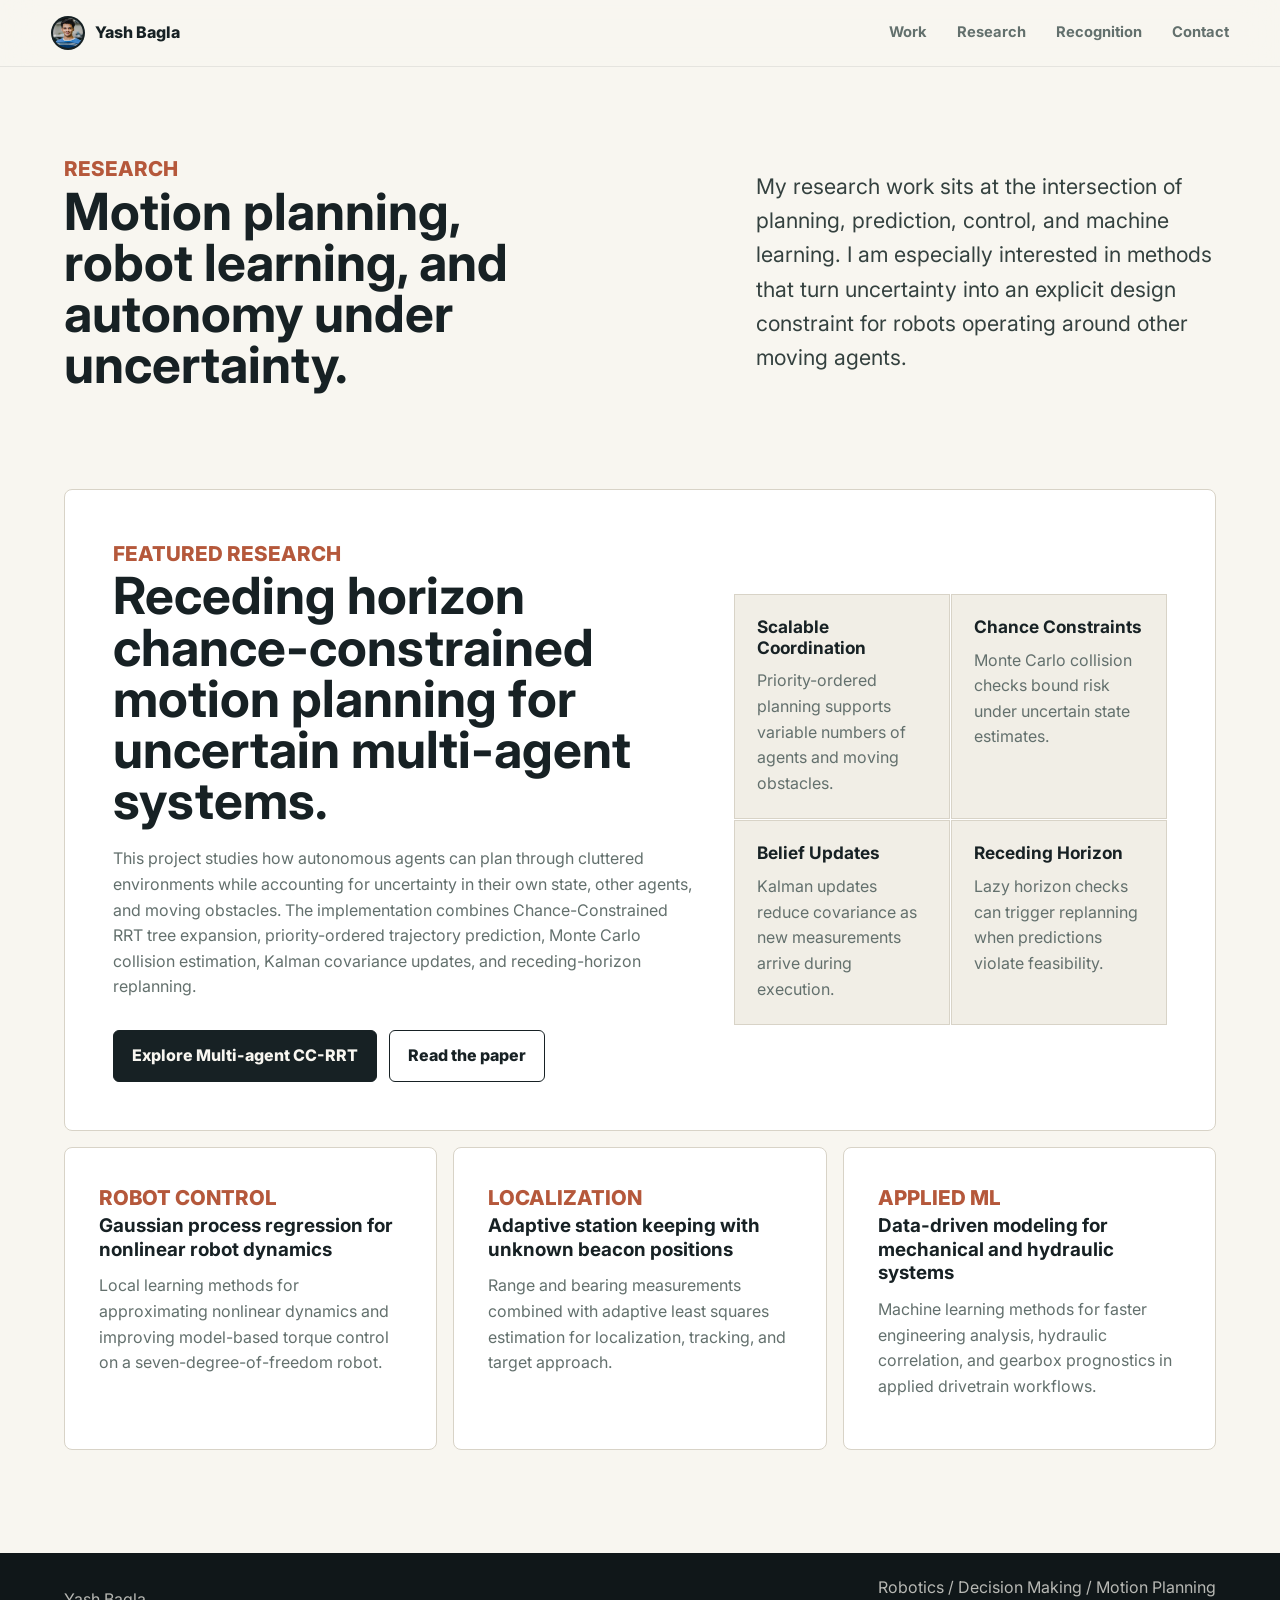
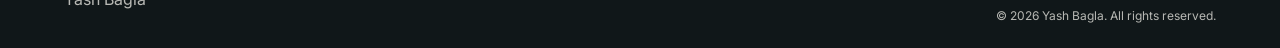
==== research/index.html @ 038ef649 "Add research navigation and project links" ====
<!doctype html>
<html lang="en">
  <head>
    <meta charset="utf-8" />
    <meta name="viewport" content="width=device-width, initial-scale=1" />
    <title>Research | Yash Bagla</title>
    <meta
      name="description"
      content="Research by Yash Bagla in multi-agent motion planning, chance-constrained robotics, robot control, and applied machine learning."
    />
    <link rel="canonical" href="https://yashbagla321.github.io/research/" />
    <link rel="icon" href="../favicon.ico" sizes="any" />
    <link rel="icon" type="image/png" href="../images/favicon-32.png" />
    <link rel="apple-touch-icon" href="../images/apple-touch-icon.png" />
    <link rel="preconnect" href="https://fonts.googleapis.com" />
    <link rel="preconnect" href="https://fonts.gstatic.com" crossorigin />
    <link
      href="https://fonts.googleapis.com/css2?family=Inter:wght@400;500;600;700;800&display=swap"
      rel="stylesheet"
    />
    <link rel="stylesheet" href="../styles.css" />
  </head>
  <body>
    <header class="site-header">
      <a class="brand" href="../" aria-label="Yash Bagla home">
        <span class="brand-photo headshot-photo" data-fallback="YB">
          <span class="headshot-flipper" aria-hidden="true">
            <img class="headshot-a" src="../images/headshot.png" alt="" width="34" height="34" />
            <img class="headshot-b" src="../images/headshot-robot.png" alt="" width="34" height="34" />
          </span>
        </span>
        <span>Yash Bagla</span>
      </a>
      <nav aria-label="Primary navigation">
        <a href="../#work">Work</a>
        <a href="./">Research</a>
        <a href="../#recognition">Recognition</a>
        <a href="../#contact">Contact</a>
      </nav>
    </header>

    <main>
      <section class="page-hero research-page-hero">
        <div>
          <div class="section-kicker">Research</div>
          <h1>Motion planning, robot learning, and autonomy under uncertainty.</h1>
        </div>
        <p class="lead">
          My research work sits at the intersection of planning, prediction, control, and machine
          learning. I am especially interested in methods that turn uncertainty into an explicit
          design constraint for robots operating around other moving agents.
        </p>
      </section>

      <section class="research-overview">
        <article class="research-feature">
          <div>
            <span class="tag">Featured Research</span>
            <h2>Receding horizon chance-constrained motion planning for uncertain multi-agent systems.</h2>
            <p>
              This project studies how autonomous agents can plan through cluttered environments while
              accounting for uncertainty in their own state, other agents, and moving obstacles. The
              implementation combines Chance-Constrained RRT tree expansion, priority-ordered
              trajectory prediction, Monte Carlo collision estimation, Kalman covariance updates,
              and receding-horizon replanning.
            </p>
            <div class="hero-actions">
              <a class="button primary" href="multi-agent-ccrrt/">Explore Multi-agent CC-RRT</a>
              <a class="button secondary" href="https://doi.org/10.1115/DSCC2019-9237">Read the paper</a>
            </div>
          </div>
          <div class="research-highlight-grid" aria-label="Multi-agent CC-RRT technical highlights">
            <div>
              <strong>Scalable Coordination</strong>
              <span>Priority-ordered planning supports variable numbers of agents and moving obstacles.</span>
            </div>
            <div>
              <strong>Chance Constraints</strong>
              <span>Monte Carlo collision checks bound risk under uncertain state estimates.</span>
            </div>
            <div>
              <strong>Belief Updates</strong>
              <span>Kalman updates reduce covariance as new measurements arrive during execution.</span>
            </div>
            <div>
              <strong>Receding Horizon</strong>
              <span>Lazy horizon checks can trigger replanning when predictions violate feasibility.</span>
            </div>
          </div>
        </article>

        <div class="research-card-grid">
          <article class="research-card">
            <span class="tag">Robot Control</span>
            <h3>Gaussian process regression for nonlinear robot dynamics</h3>
            <p>
              Local learning methods for approximating nonlinear dynamics and improving model-based
              torque control on a seven-degree-of-freedom robot.
            </p>
          </article>
          <article class="research-card">
            <span class="tag">Localization</span>
            <h3>Adaptive station keeping with unknown beacon positions</h3>
            <p>
              Range and bearing measurements combined with adaptive least squares estimation for
              localization, tracking, and target approach.
            </p>
          </article>
          <article class="research-card">
            <span class="tag">Applied ML</span>
            <h3>Data-driven modeling for mechanical and hydraulic systems</h3>
            <p>
              Machine learning methods for faster engineering analysis, hydraulic correlation, and
              gearbox prognostics in applied drivetrain workflows.
            </p>
          </article>
        </div>
      </section>
    </main>

    <footer>
      <span>Yash Bagla</span>
      <div class="footer-meta">
        <span>Robotics / Decision Making / Motion Planning</span>
        <span class="footer-copy">© 2026 Yash Bagla. All rights reserved.</span>
      </div>
    </footer>
  </body>
</html>
---- styles.css ----
:root {
  --ink: #172124;
  --muted: #63706d;
  --paper: #f8f6f0;
  --surface: #ffffff;
  --line: #d8d3c7;
  --teal: #0c6b63;
  --blue: #245f9f;
  --rust: #b5583b;
  --gold: #c99328;
  --shadow: 0 20px 60px rgba(22, 30, 33, 0.12);
}

* {
  box-sizing: border-box;
}

html {
  scroll-behavior: smooth;
}

body {
  margin: 0;
  background: var(--paper);
  color: var(--ink);
  font-family: Inter, system-ui, -apple-system, BlinkMacSystemFont, "Segoe UI", sans-serif;
  line-height: 1.6;
}

a {
  color: inherit;
  text-decoration: none;
}

.site-header {
  align-items: center;
  backdrop-filter: blur(18px);
  background: rgba(248, 246, 240, 0.88);
  border-bottom: 1px solid rgba(23, 33, 36, 0.08);
  display: flex;
  justify-content: space-between;
  left: 0;
  padding: 16px clamp(20px, 4vw, 58px);
  position: sticky;
  right: 0;
  top: 0;
  z-index: 10;
}

.brand {
  align-items: center;
  display: inline-flex;
  font-weight: 800;
  gap: 10px;
}

.brand-photo,
.hero-photo {
  align-items: center;
  background: var(--ink);
  border-radius: 50%;
  color: var(--paper);
  display: inline-flex;
  flex-shrink: 0;
  justify-content: center;
  overflow: hidden;
  position: relative;
}

.headshot-photo {
  perspective: 1000px;
}

.headshot-flipper {
  display: block;
  height: 100%;
  position: relative;
  transform-style: preserve-3d;
  width: 100%;
  animation: headshot-coin-flip 9s ease-in-out infinite;
}

.brand-photo {
  border: 2px solid rgba(23, 33, 36, 0.08);
  font-size: 0.72rem;
  font-weight: 800;
  height: 34px;
  width: 34px;
}

.brand-photo::before,
.hero-photo::before {
  content: attr(data-fallback);
  font-weight: 800;
  position: absolute;
}

.headshot-photo img {
  backface-visibility: hidden;
  display: block;
  height: 100%;
  inset: 0;
  object-fit: cover;
  position: absolute;
  width: 100%;
  z-index: 1;
}

.headshot-photo .headshot-a {
  object-position: center 18%;
}

.headshot-photo .headshot-b {
  object-position: center 22%;
  transform: rotateY(180deg);
}

@keyframes headshot-coin-flip {
  0%,
  38% {
    transform: rotateY(0deg);
  }

  50%,
  88% {
    transform: rotateY(180deg);
  }

  100% {
    transform: rotateY(360deg);
  }
}

.brand-photo.is-fallback .headshot-flipper,
.hero-photo.is-fallback .headshot-flipper {
  display: none;
}

@media (prefers-reduced-motion: reduce) {
  .headshot-flipper {
    animation: none;
    transform: none;
  }

  .headshot-photo .headshot-b {
    display: none;
  }
}

.hero-photo {
  border: 3px solid var(--line);
  box-shadow: var(--shadow);
  font-size: 5.46rem;
  height: clamp(273px, 39vw, 351px);
  width: clamp(273px, 39vw, 351px);
}

nav {
  align-items: center;
  display: flex;
  gap: clamp(14px, 2.5vw, 30px);
}

nav a,
.nav-menu summary {
  color: var(--muted);
  cursor: pointer;
  font-size: 0.92rem;
  font-weight: 700;
  list-style: none;
}

nav a:hover,
.nav-menu summary:hover,
.nav-menu[open] summary {
  color: var(--teal);
}

.nav-menu {
  position: relative;
}

.nav-menu summary::-webkit-details-marker {
  display: none;
}

.nav-dropdown {
  background: var(--surface);
  border: 1px solid var(--line);
  border-radius: 8px;
  box-shadow: var(--shadow);
  display: grid;
  gap: 2px;
  min-width: 150px;
  padding: 8px;
  position: absolute;
  right: 0;
  top: calc(100% + 12px);
  z-index: 30;
}

.nav-dropdown a {
  border-radius: 6px;
  padding: 8px 10px;
}

.nav-dropdown a:hover {
  background: #f1eee6;
}

.hero {
  display: grid;
  gap: clamp(28px, 5vw, 48px);
  grid-template-columns: minmax(0, 1fr) minmax(340px, 0.92fr);
  grid-template-areas:
    "intro intro"
    "copy visual";
  min-height: calc(100vh - 68px);
  padding: clamp(42px, 7vw, 92px) clamp(20px, 5vw, 76px) 42px;
}

.hero-intro {
  align-items: center;
  display: flex;
  gap: clamp(18px, 3vw, 28px);
  grid-area: intro;
}

.hero-identity {
  min-width: 0;
}

.hero-identity .eyebrow {
  font-size: clamp(1.2rem, 2.2vw, 1.5rem);
  margin: 0;
}

.hero-intro-actions {
  display: flex;
  flex-wrap: wrap;
  gap: 12px;
  margin-top: 20px;
}

.hero-greeting {
  font-size: clamp(1.8rem, 4.5vw, 3.4rem);
  font-weight: 500;
  line-height: 1.05;
  margin: 0 0 10px;
}

.hero-name {
  color: var(--ink);
  display: inline-block;
  font-weight: 800;
}

.hero-copy {
  align-self: center;
  grid-area: copy;
  max-width: 780px;
}

.eyebrow,
.section-kicker,
.tag {
  color: var(--rust);
  font-size: clamp(1.15rem, 1.6vw, 1.4rem);
  font-weight: 800;
  letter-spacing: 0;
  text-transform: uppercase;
}

h1,
h2,
h3,
p {
  margin-top: 0;
}

h1 {
  font-size: clamp(2.5rem, 5.5vw, 4.8rem);
  letter-spacing: 0;
  line-height: 0.98;
  margin-bottom: 28px;
  max-width: 14ch;
}

h2 {
  font-size: clamp(2rem, 4vw, 4.35rem);
  letter-spacing: 0;
  line-height: 1;
  margin-bottom: 20px;
}

h3 {
  font-size: 1.18rem;
  line-height: 1.25;
  margin-bottom: 12px;
}

.lead {
  color: #34413f;
  font-size: clamp(1.05rem, 1.7vw, 1.34rem);
  max-width: 720px;
}

.hero-actions {
  display: flex;
  flex-wrap: wrap;
  gap: 12px;
  margin-top: 30px;
}

.button {
  align-items: center;
  border: 1px solid var(--ink);
  border-radius: 6px;
  display: inline-flex;
  font-weight: 800;
  min-height: 48px;
  padding: 12px 18px;
}

.button.primary {
  background: var(--ink);
  color: var(--paper);
}

.button.secondary {
  background: transparent;
}

.hero-visual {
  align-self: stretch;
  background: #e9e4d7;
  grid-area: visual;
  border: 1px solid var(--line);
  border-radius: 8px;
  box-shadow: var(--shadow);
  min-height: 520px;
  overflow: hidden;
  position: relative;
}

canvas {
  display: block;
  height: 100%;
  width: 100%;
}

.visual-caption {
  bottom: 18px;
  color: rgba(255, 255, 255, 0.92);
  display: flex;
  font-size: 0.78rem;
  font-weight: 800;
  gap: 8px;
  left: 18px;
  position: absolute;
  text-transform: uppercase;
}

.visual-caption span {
  background: rgba(23, 33, 36, 0.7);
  border-radius: 6px;
  padding: 7px 9px;
}

.proof-band {
  background: var(--ink);
  color: var(--paper);
  display: grid;
  gap: 1px;
  grid-template-columns: repeat(4, 1fr);
}

.proof-band div {
  background: rgba(255, 255, 255, 0.04);
  min-height: 150px;
  padding: 28px;
}

.proof-band strong {
  display: block;
  font-size: clamp(1.7rem, 3vw, 3rem);
  line-height: 1;
  margin-bottom: 12px;
}

.proof-band span {
  color: rgba(248, 246, 240, 0.78);
  display: block;
  max-width: 270px;
}

.section {
  padding: clamp(64px, 10vw, 126px) clamp(20px, 5vw, 76px);
}

.two-column {
  display: grid;
  gap: 28px;
  grid-template-columns: 0.3fr 1fr;
}

.two-column p,
.section-intro,
.contact-section p {
  color: var(--muted);
  font-size: 1.08rem;
  max-width: 850px;
}

.case-grid {
  display: grid;
  gap: 1px;
  grid-template-columns: repeat(3, 1fr);
  padding: 0 clamp(20px, 5vw, 76px) clamp(64px, 9vw, 110px);
}

.case-card {
  background: var(--surface);
  border: 1px solid var(--line);
  border-radius: 8px;
  min-height: 420px;
  padding: clamp(24px, 3.4vw, 42px);
}

.case-card p,
.case-card li,
.research-list p,
.recognition-grid p,
.timeline p {
  color: var(--muted);
}

.case-card ul {
  display: grid;
  gap: 10px;
  margin: 26px 0 0;
  padding-left: 18px;
}

.split-band {
  background: #ebe7db;
  display: grid;
  gap: 36px;
  grid-template-columns: 0.88fr 1.12fr;
}

.research-list {
  display: grid;
  gap: 18px;
}

.research-list article {
  border-top: 1px solid var(--line);
  padding-top: 20px;
}

.recognition-section {
  background: var(--surface);
}

.recognition-grid {
  display: grid;
  gap: 16px;
  grid-template-columns: repeat(4, 1fr);
  margin-top: 38px;
}

.recognition-grid article {
  border: 1px solid var(--line);
  border-radius: 8px;
  padding: 24px;
}

.recognition-grid span {
  color: var(--gold);
  display: block;
  font-size: clamp(1.15rem, 1.6vw, 1.4rem);
  font-weight: 800;
  margin-bottom: 28px;
  text-transform: uppercase;
}

.credential-list {
  color: var(--muted);
  display: grid;
  gap: 14px;
  list-style: none;
  margin: 0;
  padding: 0;
}

.credential-list li {
  border-top: 1px solid var(--line);
  font-size: 0.95rem;
  line-height: 1.5;
  padding-top: 14px;
}

.credential-list strong {
  color: var(--ink);
  display: block;
  font-size: 0.78rem;
  font-weight: 800;
  letter-spacing: 0.02em;
  margin-bottom: 4px;
  text-transform: uppercase;
}

.credential-list a {
  color: var(--teal);
  font-weight: 600;
}

.credential-list a:hover {
  color: var(--blue);
}

.inline-link {
  color: var(--teal);
  display: inline-block;
  font-size: 0.92rem;
  font-weight: 700;
  margin-top: 18px;
}

.inline-link:hover {
  color: var(--blue);
}

.page-hero {
  align-items: center;
  display: grid;
  gap: clamp(20px, 4vw, 36px);
  grid-template-columns: minmax(0, 1fr) minmax(320px, 0.7fr);
  padding: clamp(48px, 7vw, 86px) clamp(20px, 5vw, 76px) clamp(28px, 4vw, 44px);
}

.page-hero h1 {
  font-size: clamp(2rem, 4vw, 4.35rem);
  line-height: 1;
  margin-bottom: 0;
  max-width: 14ch;
}

.page-hero .lead {
  align-self: center;
  margin-bottom: 0;
}

.research-page-hero,
.ccrrt-hero {
  background: var(--paper);
}

.research-overview,
.ccrrt-animation-section,
.research-detail-grid {
  padding: clamp(56px, 8vw, 104px) clamp(20px, 5vw, 76px);
}

.page-hero + .research-overview,
.page-hero + .research-detail-grid {
  padding-top: clamp(28px, 5vw, 54px);
}

.research-feature {
  background: var(--surface);
  border: 1px solid var(--line);
  border-radius: 8px;
  display: grid;
  gap: 36px;
  grid-template-columns: minmax(0, 1.15fr) minmax(280px, 0.85fr);
  padding: clamp(28px, 4vw, 48px);
}

.research-feature p,
.research-card p,
.research-detail-grid p,
.animation-header p {
  color: var(--muted);
}

.research-highlight-grid {
  align-self: center;
  display: grid;
  gap: 1px;
  grid-template-columns: repeat(2, 1fr);
}

.research-highlight-grid div {
  background: #f1eee6;
  border: 1px solid var(--line);
  min-height: 150px;
  padding: 22px;
}

.research-highlight-grid strong {
  display: block;
  font-size: 1.08rem;
  line-height: 1.2;
  margin-bottom: 10px;
}

.research-highlight-grid span {
  color: var(--muted);
}

.research-card-grid,
.research-detail-grid {
  display: grid;
  gap: 16px;
  grid-template-columns: repeat(3, 1fr);
}

.research-card-grid {
  margin-top: 16px;
}

.research-card,
.research-detail-grid article {
  background: var(--surface);
  border: 1px solid var(--line);
  border-radius: 8px;
  padding: clamp(24px, 3vw, 34px);
}

.research-detail-grid {
  grid-template-columns: repeat(2, 1fr);
}

.animation-header {
  display: grid;
  gap: 24px;
  grid-template-columns: minmax(0, 0.95fr) minmax(300px, 0.75fr);
  margin-bottom: 28px;
}

.ccrrt-animation-section {
  background: #ebe7db;
}

.ccrrt-replay {
  display: grid;
  gap: 16px;
  grid-template-columns: minmax(0, 1fr) 260px;
}

.ccrrt-canvas-wrap {
  background: var(--surface);
  border: 1px solid var(--line);
  border-radius: 8px;
  box-shadow: var(--shadow);
  min-height: 540px;
  overflow: hidden;
}

#ccrrtCanvas {
  display: block;
  height: 100%;
  min-height: 540px;
  width: 100%;
}

.ccrrt-panel {
  align-self: start;
  background: var(--surface);
  border: 1px solid var(--line);
  border-radius: 8px;
  display: grid;
  gap: 1px;
  overflow: hidden;
}

.ccrrt-panel div {
  display: grid;
  gap: 4px;
  padding: 16px;
}

.ccrrt-panel span {
  color: var(--muted);
  font-size: 0.78rem;
  font-weight: 800;
  text-transform: uppercase;
}

.ccrrt-panel strong {
  font-size: 1.18rem;
}

.ccrrt-panel .button {
  border-radius: 0;
  justify-content: center;
  width: 100%;
}

.timeline-section {
  background: #f1eee6;
}

.timeline {
  display: grid;
  gap: 0;
  list-style: none;
  margin: 36px 0 0;
  padding: 0;
}

.timeline li {
  border-top: 1px solid var(--line);
  display: grid;
  gap: 24px;
  grid-template-columns: 180px 1fr;
  padding: 28px 0;
}

.timeline span {
  color: var(--blue);
  font-size: 0.84rem;
  font-weight: 800;
  text-transform: uppercase;
}

.contact-section {
  background: var(--ink);
  color: var(--paper);
  display: grid;
  gap: 38px;
  grid-template-columns: 1fr 0.58fr;
  padding: clamp(64px, 10vw, 126px) clamp(20px, 5vw, 76px);
}

.contact-section p {
  color: rgba(248, 246, 240, 0.75);
}

.contact-panel {
  align-self: center;
  background: rgba(255, 255, 255, 0.06);
  border: 1px solid rgba(255, 255, 255, 0.12);
  border-radius: 8px;
  display: grid;
}

.contact-panel a {
  border-bottom: 1px solid rgba(255, 255, 255, 0.12);
  font-weight: 800;
  overflow-wrap: anywhere;
  padding: 18px 20px;
}

.contact-panel a:last-child {
  border-bottom: 0;
}

.contact-panel a:hover {
  background: rgba(255, 255, 255, 0.08);
}

footer {
  align-items: center;
  background: #101719;
  color: rgba(248, 246, 240, 0.72);
  display: flex;
  gap: 18px;
  justify-content: space-between;
  padding: 22px clamp(20px, 5vw, 76px);
}

.footer-meta {
  display: grid;
  gap: 6px;
  justify-items: end;
  text-align: right;
}

.footer-copy {
  font-size: 0.75em;
}

.back-to-top {
  align-items: center;
  background: var(--ink);
  border: 1px solid rgba(248, 246, 240, 0.14);
  border-radius: 50%;
  bottom: clamp(20px, 4vw, 28px);
  box-shadow: var(--shadow);
  color: var(--paper);
  display: inline-flex;
  height: 48px;
  justify-content: center;
  opacity: 0;
  pointer-events: none;
  position: fixed;
  right: clamp(20px, 4vw, 28px);
  transition:
    opacity 0.25s ease,
    transform 0.25s ease,
    visibility 0.25s ease;
  visibility: hidden;
  width: 48px;
  z-index: 20;
}

.back-to-top.is-visible {
  opacity: 1;
  pointer-events: auto;
  visibility: visible;
}

.back-to-top:hover {
  background: var(--teal);
  transform: translateY(-2px);
}

.back-to-top:focus-visible {
  outline: 2px solid var(--teal);
  outline-offset: 3px;
}

.not-found-page {
  min-height: 100vh;
}

.not-found {
  align-content: center;
  display: grid;
  min-height: 100vh;
  padding: clamp(42px, 7vw, 92px) clamp(20px, 5vw, 76px);
}

.not-found h1 {
  max-width: 12ch;
}

.not-found p:not(.section-kicker) {
  color: var(--muted);
  font-size: 1.12rem;
  max-width: 620px;
}

.not-found .button {
  justify-self: start;
  margin-top: 14px;
}

@media (max-width: 1000px) {
  .hero,
  .split-band,
  .contact-section,
  .page-hero,
  .research-feature,
  .animation-header,
  .ccrrt-replay {
    grid-template-columns: 1fr;
    grid-template-areas: none;
  }

  .hero-intro,
  .hero-copy,
  .hero-visual {
    grid-area: auto;
  }

  .hero {
    min-height: auto;
  }

  h1 {
    max-width: 12ch;
  }

  .proof-band,
  .case-grid,
  .recognition-grid,
  .research-card-grid,
  .research-detail-grid {
    grid-template-columns: repeat(2, 1fr);
  }
}

@media (max-width: 700px) {
  .site-header {
    align-items: flex-start;
    gap: 14px;
  }

  nav {
    flex-wrap: wrap;
    justify-content: flex-end;
  }

  .hero {
    padding-top: 34px;
  }

  .hero-intro {
    align-items: flex-start;
    flex-direction: column;
  }

  .hero-visual {
    min-height: 360px;
  }

  .proof-band,
  .case-grid,
  .recognition-grid,
  .research-card-grid,
  .research-detail-grid,
  .research-highlight-grid,
  .two-column {
    grid-template-columns: 1fr;
  }

  .ccrrt-canvas-wrap,
  #ccrrtCanvas {
    min-height: 380px;
  }

  .case-grid {
    padding-left: 20px;
    padding-right: 20px;
  }

  .timeline li {
    grid-template-columns: 1fr;
  }

  footer {
    align-items: flex-start;
    flex-direction: column;
  }

  .footer-meta {
    align-self: stretch;
    text-align: right;
  }
}

@media (max-width: 460px) {
  .site-header {
    position: static;
  }

  .brand span:last-child {
    display: none;
  }

  nav a {
    font-size: 0.86rem;
  }

  h1 {
    font-size: 2.35rem;
  }

  .button {
    justify-content: center;
    width: 100%;
  }
}
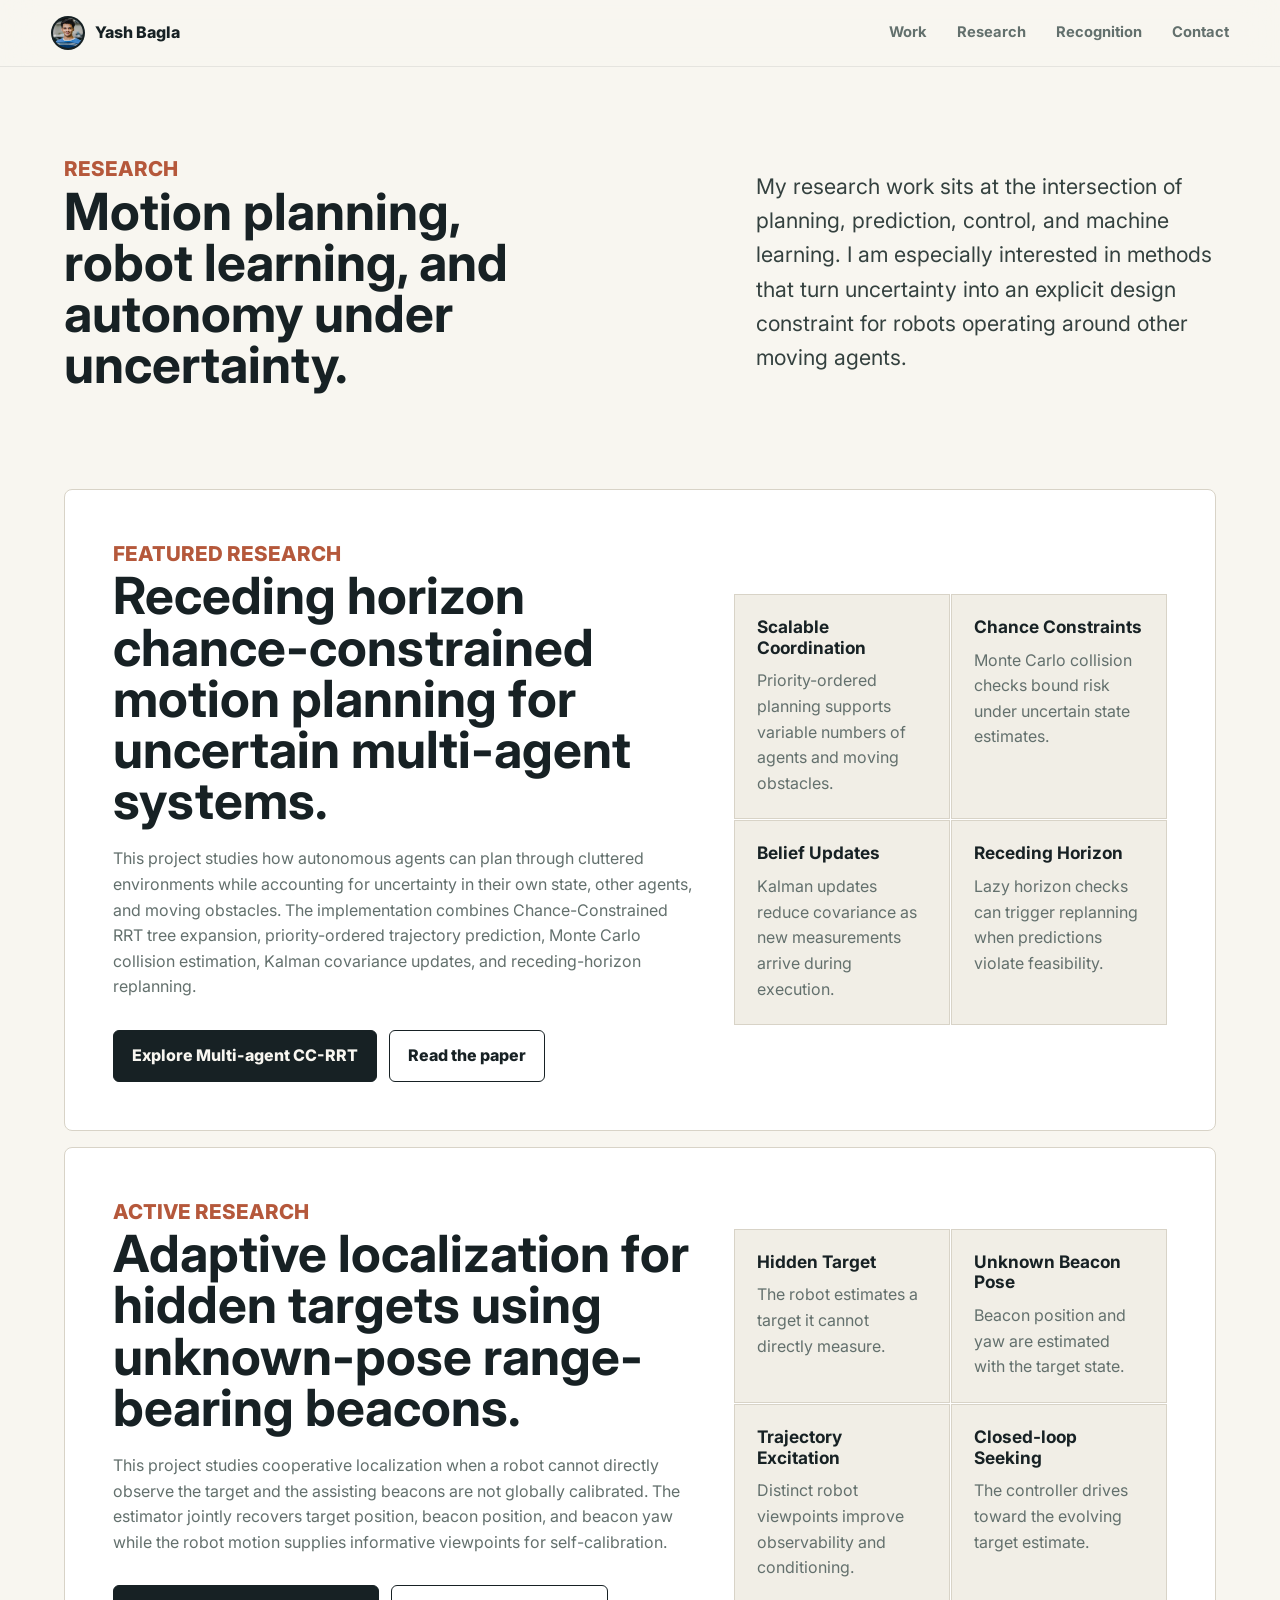
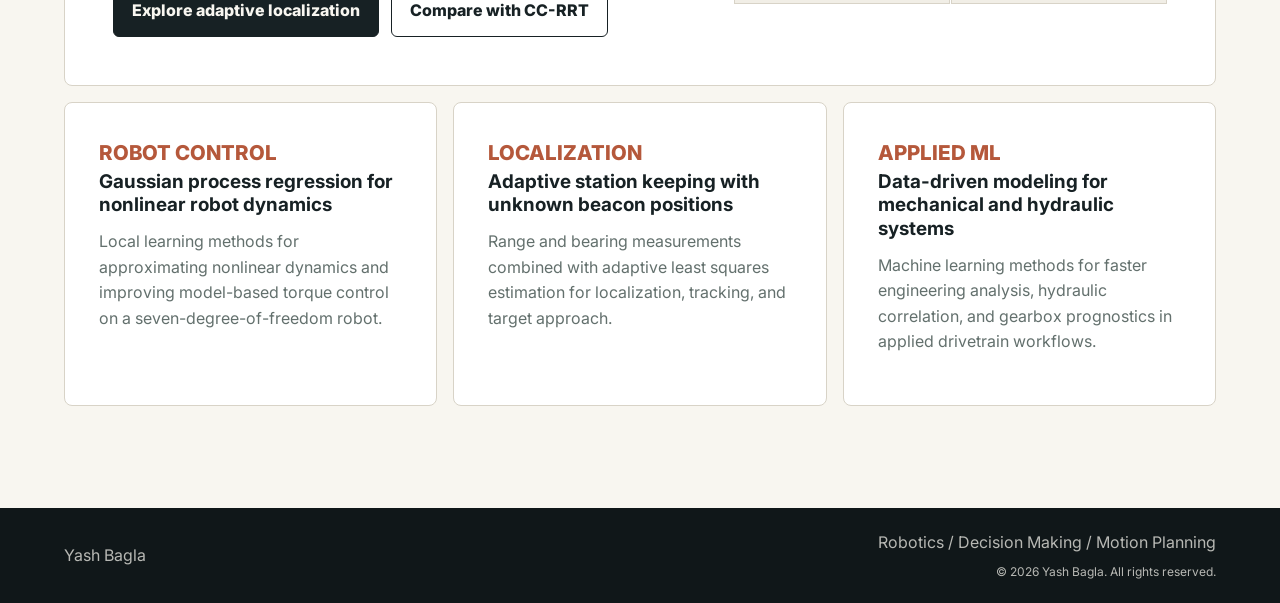
==== commit 5066c879: "Add adaptive localization project section" ====
--- a/research/index.html
+++ b/research/index.html
@@ -89,6 +89,41 @@
           </div>
         </article>
 
+        <article class="research-feature">
+          <div>
+            <span class="tag">Active Research</span>
+            <h2>Adaptive localization for hidden targets using unknown-pose range-bearing beacons.</h2>
+            <p>
+              This project studies cooperative localization when a robot cannot directly observe the
+              target and the assisting beacons are not globally calibrated. The estimator jointly
+              recovers target position, beacon position, and beacon yaw while the robot motion
+              supplies informative viewpoints for self-calibration.
+            </p>
+            <div class="hero-actions">
+              <a class="button primary" href="adaptive-localization/">Explore adaptive localization</a>
+              <a class="button secondary" href="multi-agent-ccrrt/">Compare with CC-RRT</a>
+            </div>
+          </div>
+          <div class="research-highlight-grid" aria-label="Adaptive localization technical highlights">
+            <div>
+              <strong>Hidden Target</strong>
+              <span>The robot estimates a target it cannot directly measure.</span>
+            </div>
+            <div>
+              <strong>Unknown Beacon Pose</strong>
+              <span>Beacon position and yaw are estimated with the target state.</span>
+            </div>
+            <div>
+              <strong>Trajectory Excitation</strong>
+              <span>Distinct robot viewpoints improve observability and conditioning.</span>
+            </div>
+            <div>
+              <strong>Closed-loop Seeking</strong>
+              <span>The controller drives toward the evolving target estimate.</span>
+            </div>
+          </div>
+        </article>
+
         <div class="research-card-grid">
           <article class="research-card">
             <span class="tag">Robot Control</span>
--- a/styles.css
+++ b/styles.css
@@ -621,6 +621,11 @@
   margin-top: 16px;
 }
 
+.research-feature + .research-feature,
+.research-feature + .research-card-grid {
+  margin-top: 16px;
+}
+
 .research-card,
 .research-detail-grid article {
   background: var(--surface);
@@ -659,7 +664,8 @@
   overflow: hidden;
 }
 
-#ccrrtCanvas {
+#ccrrtCanvas,
+#adaptiveCanvas {
   display: block;
   height: 100%;
   min-height: 540px;
@@ -697,6 +703,56 @@
   border-radius: 0;
   justify-content: center;
   width: 100%;
+}
+
+.private-repo-note {
+  color: var(--muted);
+  font-size: 0.92rem;
+  font-weight: 700;
+  margin: 18px 0 0;
+}
+
+.compact-result-list {
+  color: var(--muted);
+  display: grid;
+  gap: 10px;
+  margin: 20px 0 0;
+  padding-left: 18px;
+}
+
+.compact-result-list strong {
+  color: var(--ink);
+}
+
+.result-gallery-section {
+  background: var(--surface);
+  padding: clamp(56px, 8vw, 104px) clamp(20px, 5vw, 76px);
+}
+
+.result-gallery {
+  display: grid;
+  gap: 16px;
+  grid-template-columns: repeat(3, 1fr);
+  margin-top: 28px;
+}
+
+.result-gallery figure {
+  border: 1px solid var(--line);
+  border-radius: 8px;
+  margin: 0;
+  overflow: hidden;
+}
+
+.result-gallery img {
+  background: #fff;
+  display: block;
+  width: 100%;
+}
+
+.result-gallery figcaption {
+  color: var(--muted);
+  font-size: 0.92rem;
+  padding: 14px 16px 16px;
 }
 
 .timeline-section {
@@ -878,6 +934,7 @@
   .proof-band,
   .case-grid,
   .recognition-grid,
+  .result-gallery,
   .research-card-grid,
   .research-detail-grid {
     grid-template-columns: repeat(2, 1fr);
@@ -911,6 +968,7 @@
   .proof-band,
   .case-grid,
   .recognition-grid,
+  .result-gallery,
   .research-card-grid,
   .research-detail-grid,
   .research-highlight-grid,
@@ -919,7 +977,8 @@
   }
 
   .ccrrt-canvas-wrap,
-  #ccrrtCanvas {
+  #ccrrtCanvas,
+  #adaptiveCanvas {
     min-height: 380px;
   }
 
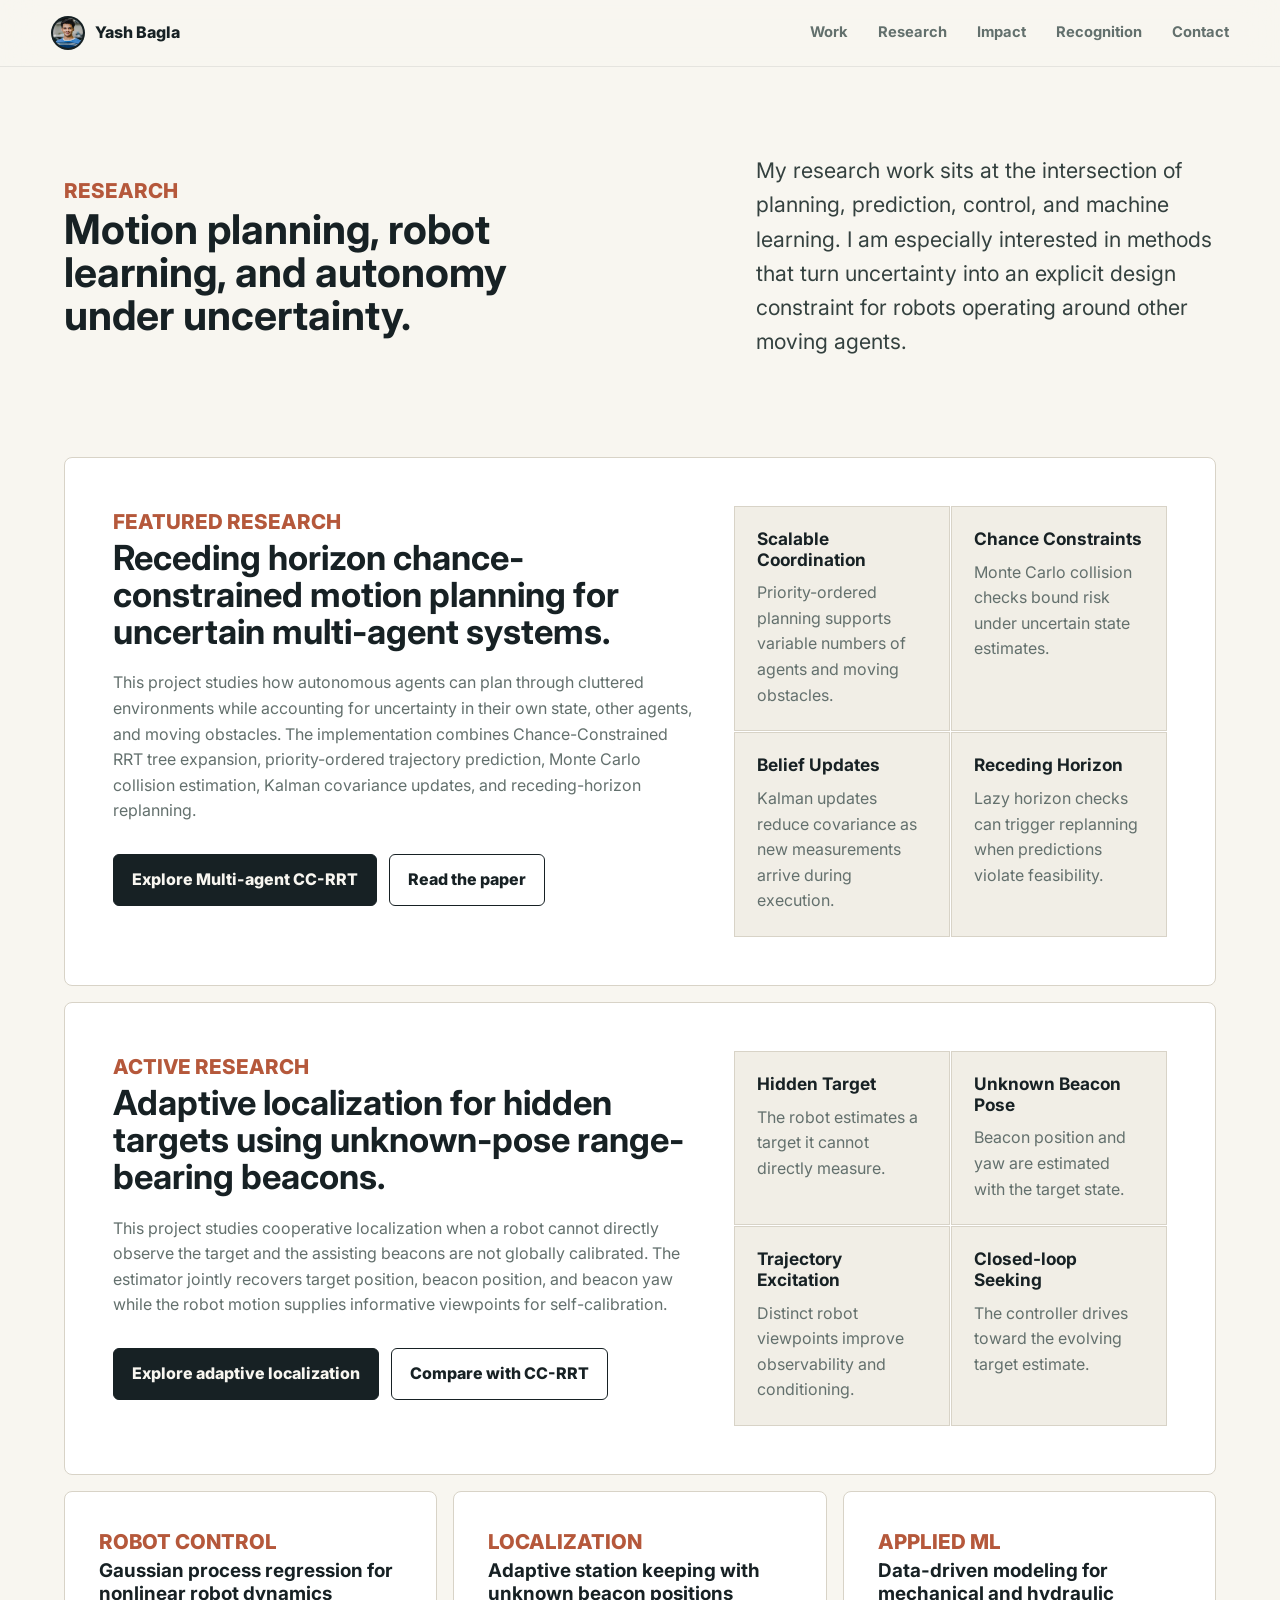
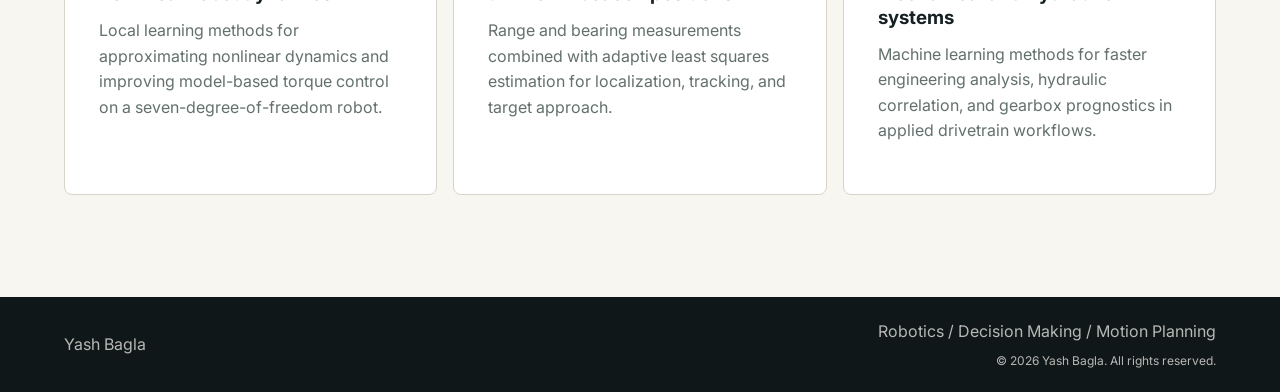
==== commit 579aa6c5: "Add mentoring page and update navigation" ====
--- a/research/index.html
+++ b/research/index.html
@@ -34,6 +34,12 @@
       <nav aria-label="Primary navigation">
         <a href="../#work">Work</a>
         <a href="./">Research</a>
+        <details class="nav-menu">
+          <summary>Impact</summary>
+          <div class="nav-dropdown">
+            <a href="../impact/mentoring/">Mentoring</a>
+          </div>
+        </details>
         <a href="../#recognition">Recognition</a>
         <a href="../#contact">Contact</a>
       </nav>
--- a/styles.css
+++ b/styles.css
@@ -541,10 +541,10 @@
 }
 
 .page-hero h1 {
-  font-size: clamp(2rem, 4vw, 4.35rem);
-  line-height: 1;
+  font-size: clamp(1.9rem, 3.2vw, 3.25rem);
+  line-height: 1.05;
   margin-bottom: 0;
-  max-width: 14ch;
+  max-width: 18ch;
 }
 
 .page-hero .lead {
@@ -583,6 +583,14 @@
 .research-detail-grid p,
 .animation-header p {
   color: var(--muted);
+}
+
+.research-feature h2,
+.research-detail-grid h2,
+.animation-header h2,
+.result-gallery-section h2 {
+  font-size: clamp(1.55rem, 2.7vw, 2.75rem);
+  line-height: 1.08;
 }
 
 .research-highlight-grid {
@@ -753,6 +761,55 @@
   color: var(--muted);
   font-size: 0.92rem;
   padding: 14px 16px 16px;
+}
+
+.impact-proof-band {
+  grid-template-columns: repeat(4, 1fr);
+}
+
+.mentorship-overview {
+  display: grid;
+  gap: 16px;
+}
+
+.mentee-section {
+  background: var(--surface);
+  border: 1px solid var(--line);
+  border-radius: 8px;
+  padding: clamp(24px, 3.6vw, 42px);
+}
+
+.mentee-grid {
+  display: grid;
+  gap: 16px;
+  grid-template-columns: repeat(3, 1fr);
+  margin-top: 26px;
+}
+
+.mentee-grid.two-up {
+  grid-template-columns: repeat(2, 1fr);
+}
+
+.mentee-card {
+  border: 1px solid var(--line);
+  border-radius: 8px;
+  padding: 22px;
+}
+
+.mentee-card p {
+  color: var(--muted);
+  font-weight: 700;
+  margin-bottom: 0;
+}
+
+.mentee-card span {
+  color: var(--muted);
+  display: block;
+  margin-top: 14px;
+}
+
+.mentorship-principles {
+  padding: 0;
 }
 
 .timeline-section {
@@ -935,6 +992,8 @@
   .case-grid,
   .recognition-grid,
   .result-gallery,
+  .mentee-grid,
+  .mentee-grid.two-up,
   .research-card-grid,
   .research-detail-grid {
     grid-template-columns: repeat(2, 1fr);
@@ -969,6 +1028,9 @@
   .case-grid,
   .recognition-grid,
   .result-gallery,
+  .impact-proof-band,
+  .mentee-grid,
+  .mentee-grid.two-up,
   .research-card-grid,
   .research-detail-grid,
   .research-highlight-grid,
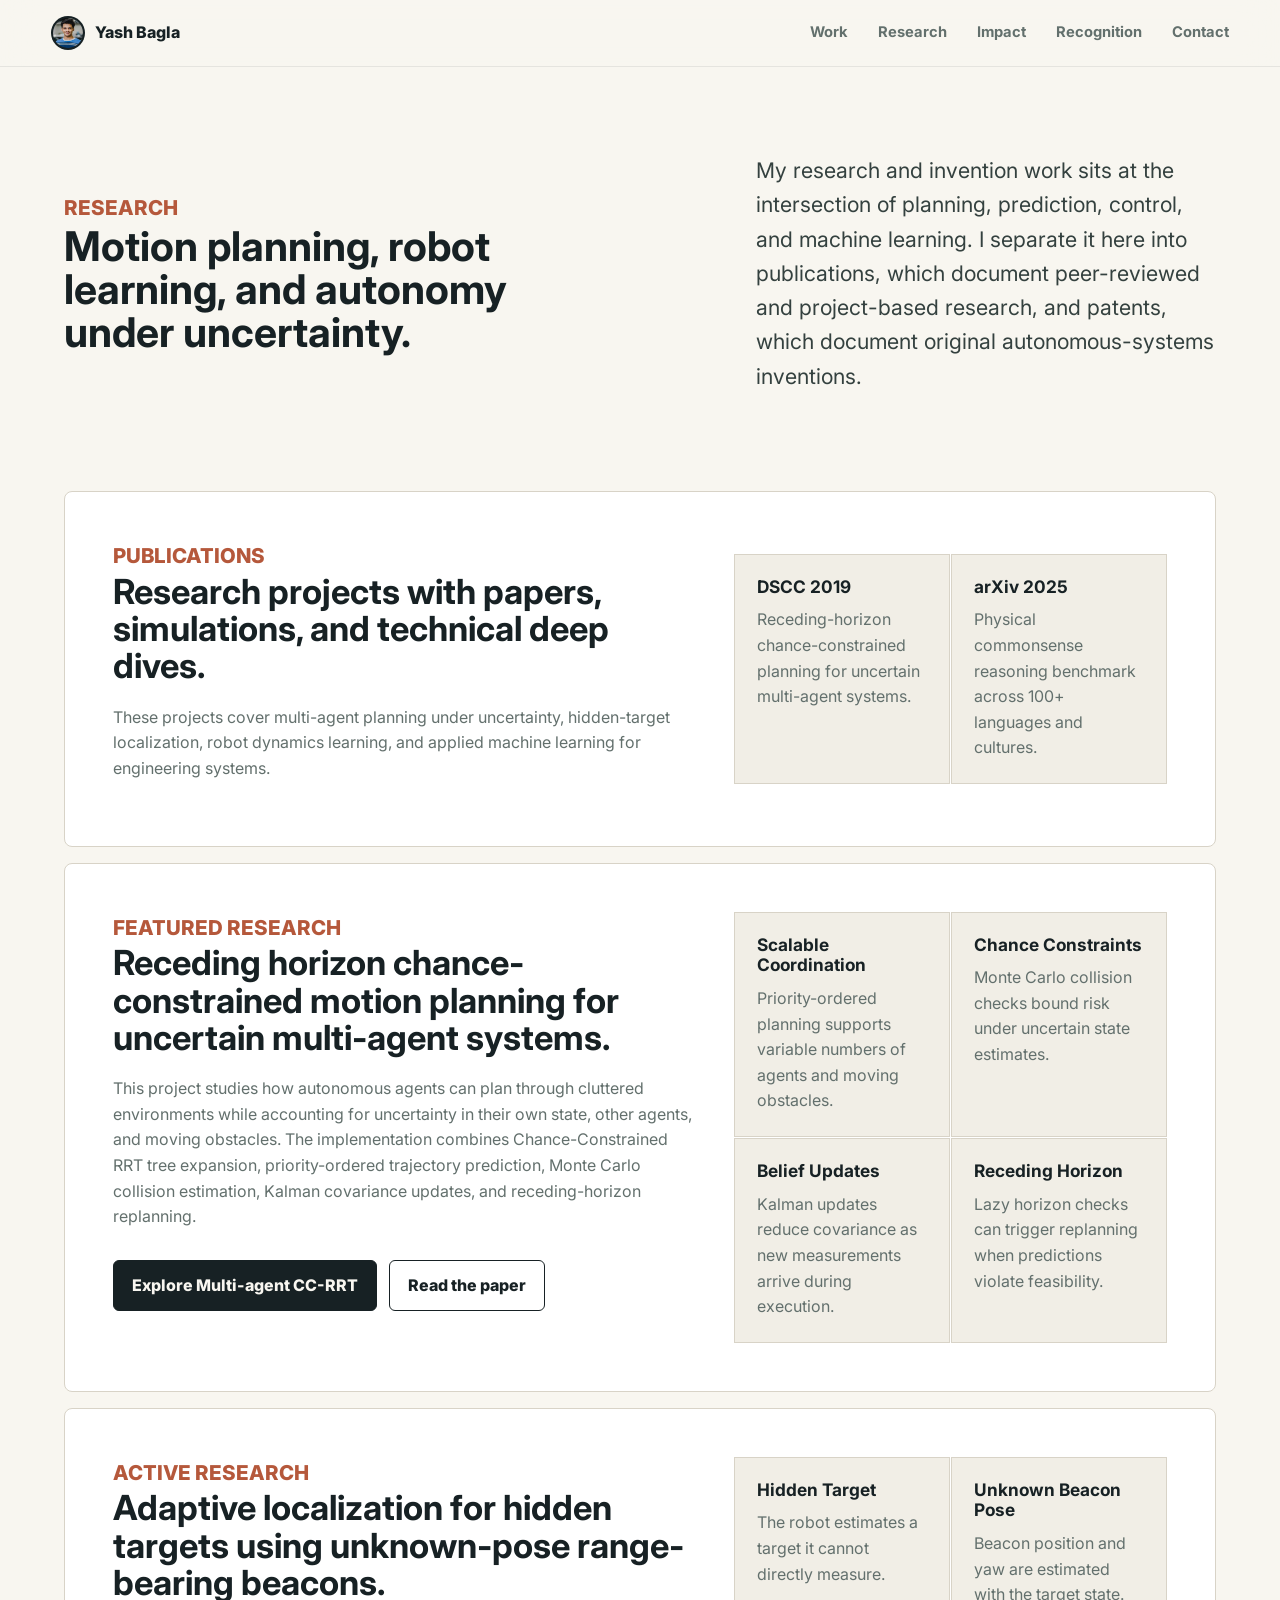
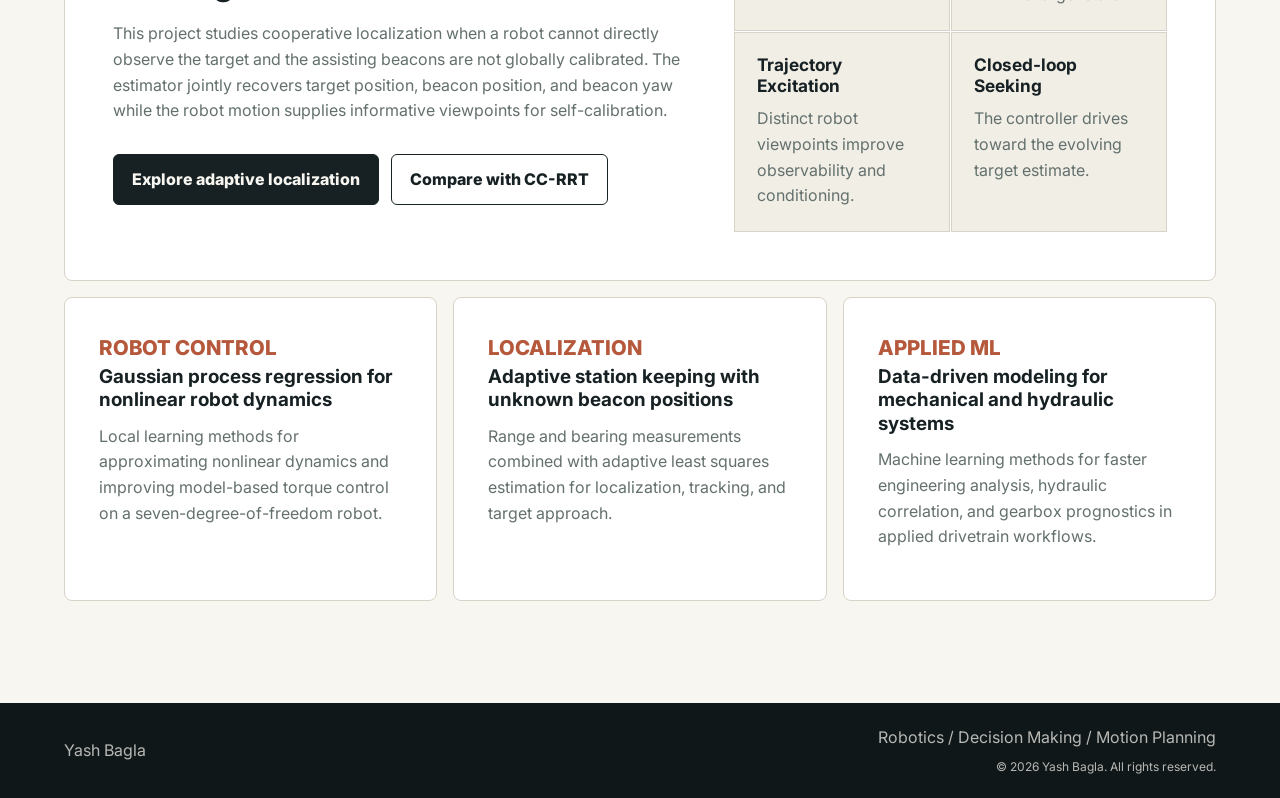
==== commit 79fcc713: "Split research into publications and patents" ====
--- a/research/index.html
+++ b/research/index.html
@@ -33,11 +33,19 @@
       </a>
       <nav aria-label="Primary navigation">
         <a href="../#work">Work</a>
-        <a href="./">Research</a>
+        <details class="nav-menu">
+          <summary>Research</summary>
+          <div class="nav-dropdown">
+            <a href="../#research">Summary</a>
+            <a href="./">Publications</a>
+            <a href="patents/">Patents</a>
+          </div>
+        </details>
         <details class="nav-menu">
           <summary>Impact</summary>
           <div class="nav-dropdown">
             <a href="../impact/mentoring/">Mentoring</a>
+            <a href="../impact/alumni-leadership/">Alumni Leadership</a>
           </div>
         </details>
         <a href="../#recognition">Recognition</a>
@@ -52,13 +60,35 @@
           <h1>Motion planning, robot learning, and autonomy under uncertainty.</h1>
         </div>
         <p class="lead">
-          My research work sits at the intersection of planning, prediction, control, and machine
-          learning. I am especially interested in methods that turn uncertainty into an explicit
-          design constraint for robots operating around other moving agents.
+          My research and invention work sits at the intersection of planning, prediction, control,
+          and machine learning. I separate it here into publications, which document peer-reviewed
+          and project-based research, and patents, which document original autonomous-systems
+          inventions.
         </p>
       </section>
 
       <section class="research-overview">
+        <article class="research-feature" id="publications">
+          <div>
+            <span class="tag">Publications</span>
+            <h2>Research projects with papers, simulations, and technical deep dives.</h2>
+            <p>
+              These projects cover multi-agent planning under uncertainty, hidden-target localization,
+              robot dynamics learning, and applied machine learning for engineering systems.
+            </p>
+          </div>
+          <div class="research-highlight-grid" aria-label="Publication highlights">
+            <div>
+              <strong>DSCC 2019</strong>
+              <span>Receding-horizon chance-constrained planning for uncertain multi-agent systems.</span>
+            </div>
+            <div>
+              <strong>arXiv 2025</strong>
+              <span>Physical commonsense reasoning benchmark across 100+ languages and cultures.</span>
+            </div>
+          </div>
+        </article>
+
         <article class="research-feature">
           <div>
             <span class="tag">Featured Research</span>
@@ -166,5 +196,6 @@
         <span class="footer-copy">© 2026 Yash Bagla. All rights reserved.</span>
       </div>
     </footer>
+    <script src="../nav.js"></script>
   </body>
 </html>
--- a/styles.css
+++ b/styles.css
@@ -588,7 +588,8 @@
 .research-feature h2,
 .research-detail-grid h2,
 .animation-header h2,
-.result-gallery-section h2 {
+.result-gallery-section h2,
+.mentee-section h2 {
   font-size: clamp(1.55rem, 2.7vw, 2.75rem);
   line-height: 1.08;
 }
@@ -616,6 +617,11 @@
 
 .research-highlight-grid span {
   color: var(--muted);
+}
+
+.research-highlight-grid .inventor-name {
+  color: var(--text);
+  font-weight: 600;
 }
 
 .research-card-grid,
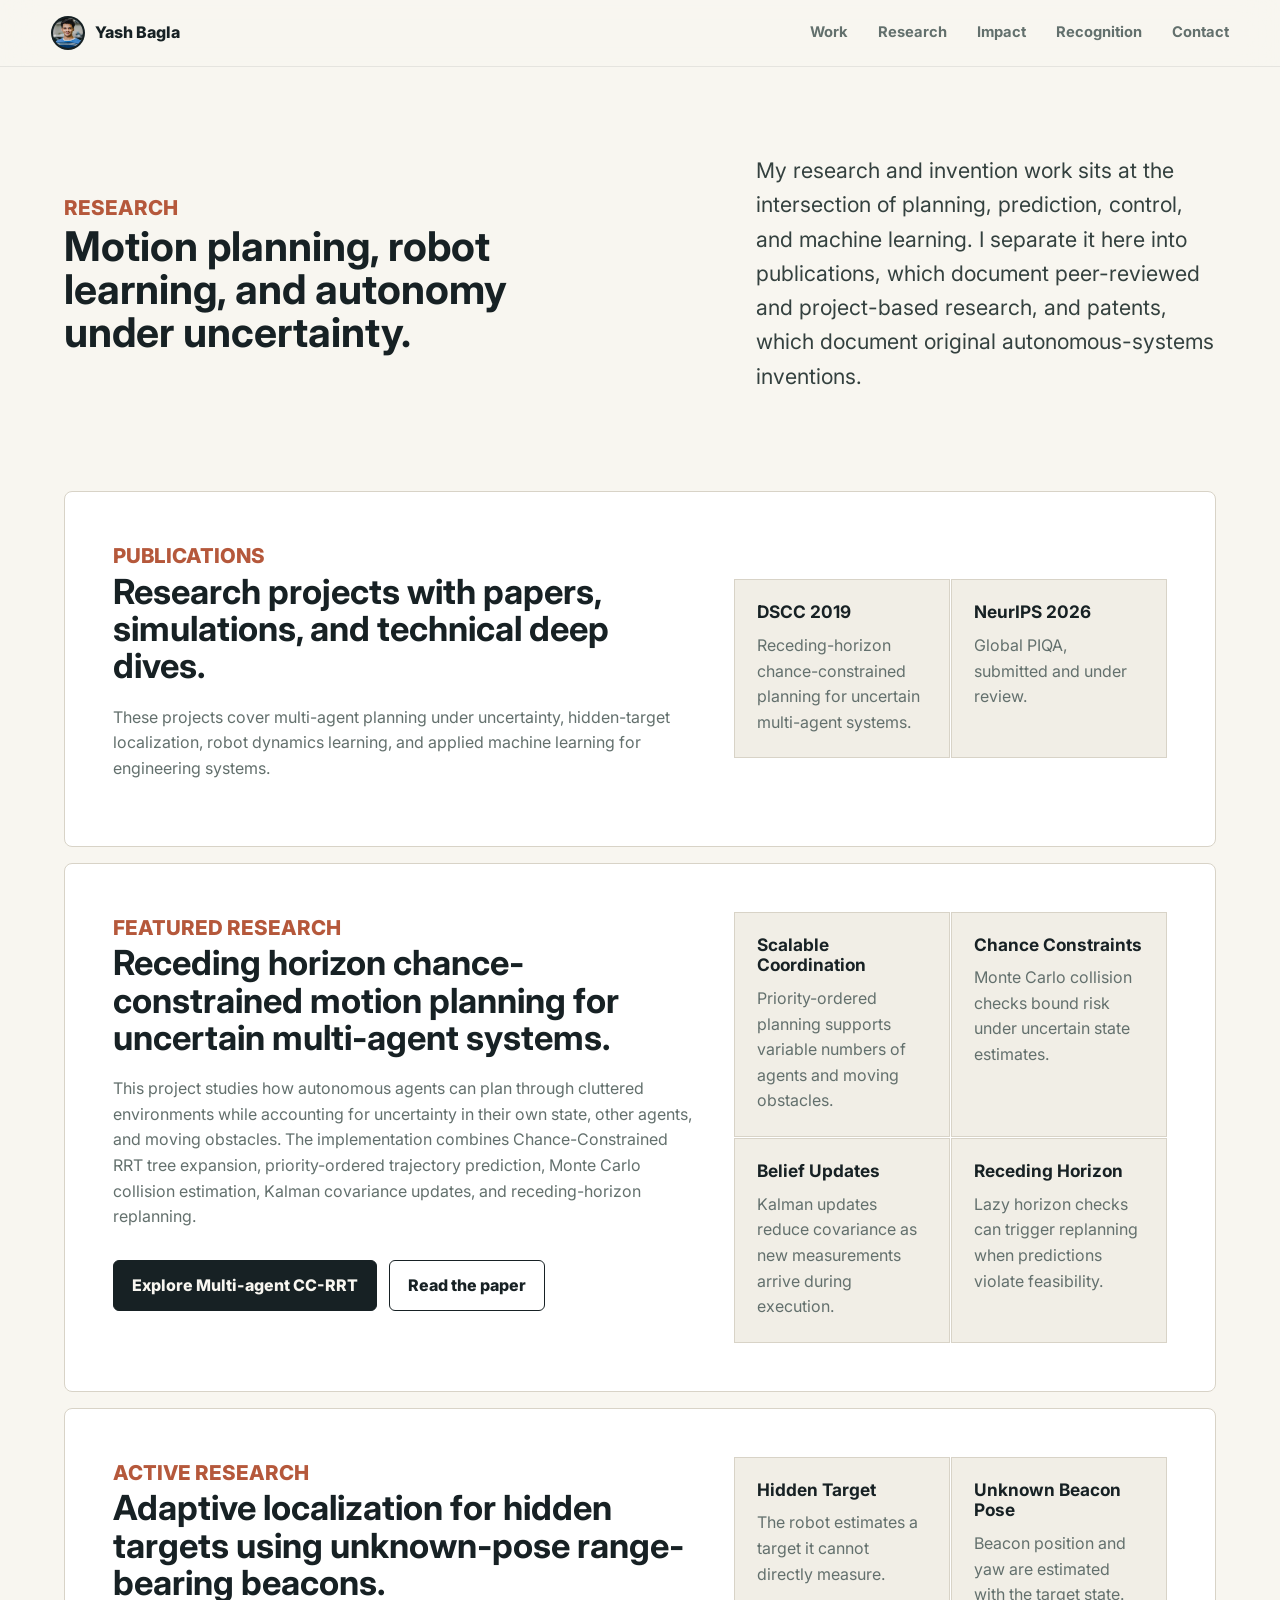
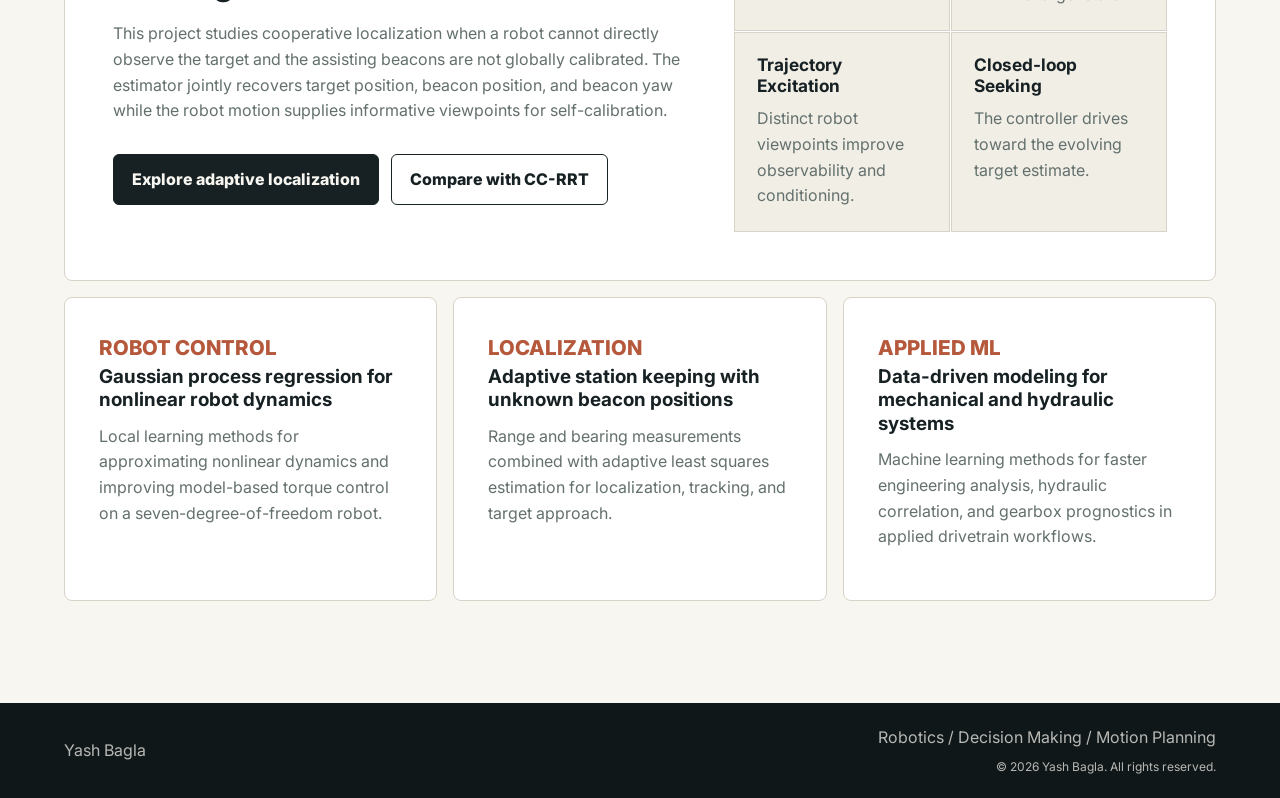
==== commit ba68954d: "Update research and resume with NeurIPS 2026 status" ====
--- a/research/index.html
+++ b/research/index.html
@@ -83,8 +83,8 @@
               <span>Receding-horizon chance-constrained planning for uncertain multi-agent systems.</span>
             </div>
             <div>
-              <strong>arXiv 2025</strong>
-              <span>Physical commonsense reasoning benchmark across 100+ languages and cultures.</span>
+              <strong>NeurIPS 2026</strong>
+              <span>Global PIQA, submitted and under review.</span>
             </div>
           </div>
         </article>
--- a/styles.css
+++ b/styles.css
@@ -508,7 +508,6 @@
   font-weight: 800;
   letter-spacing: 0.02em;
   margin-bottom: 4px;
-  text-transform: uppercase;
 }
 
 .credential-list a {
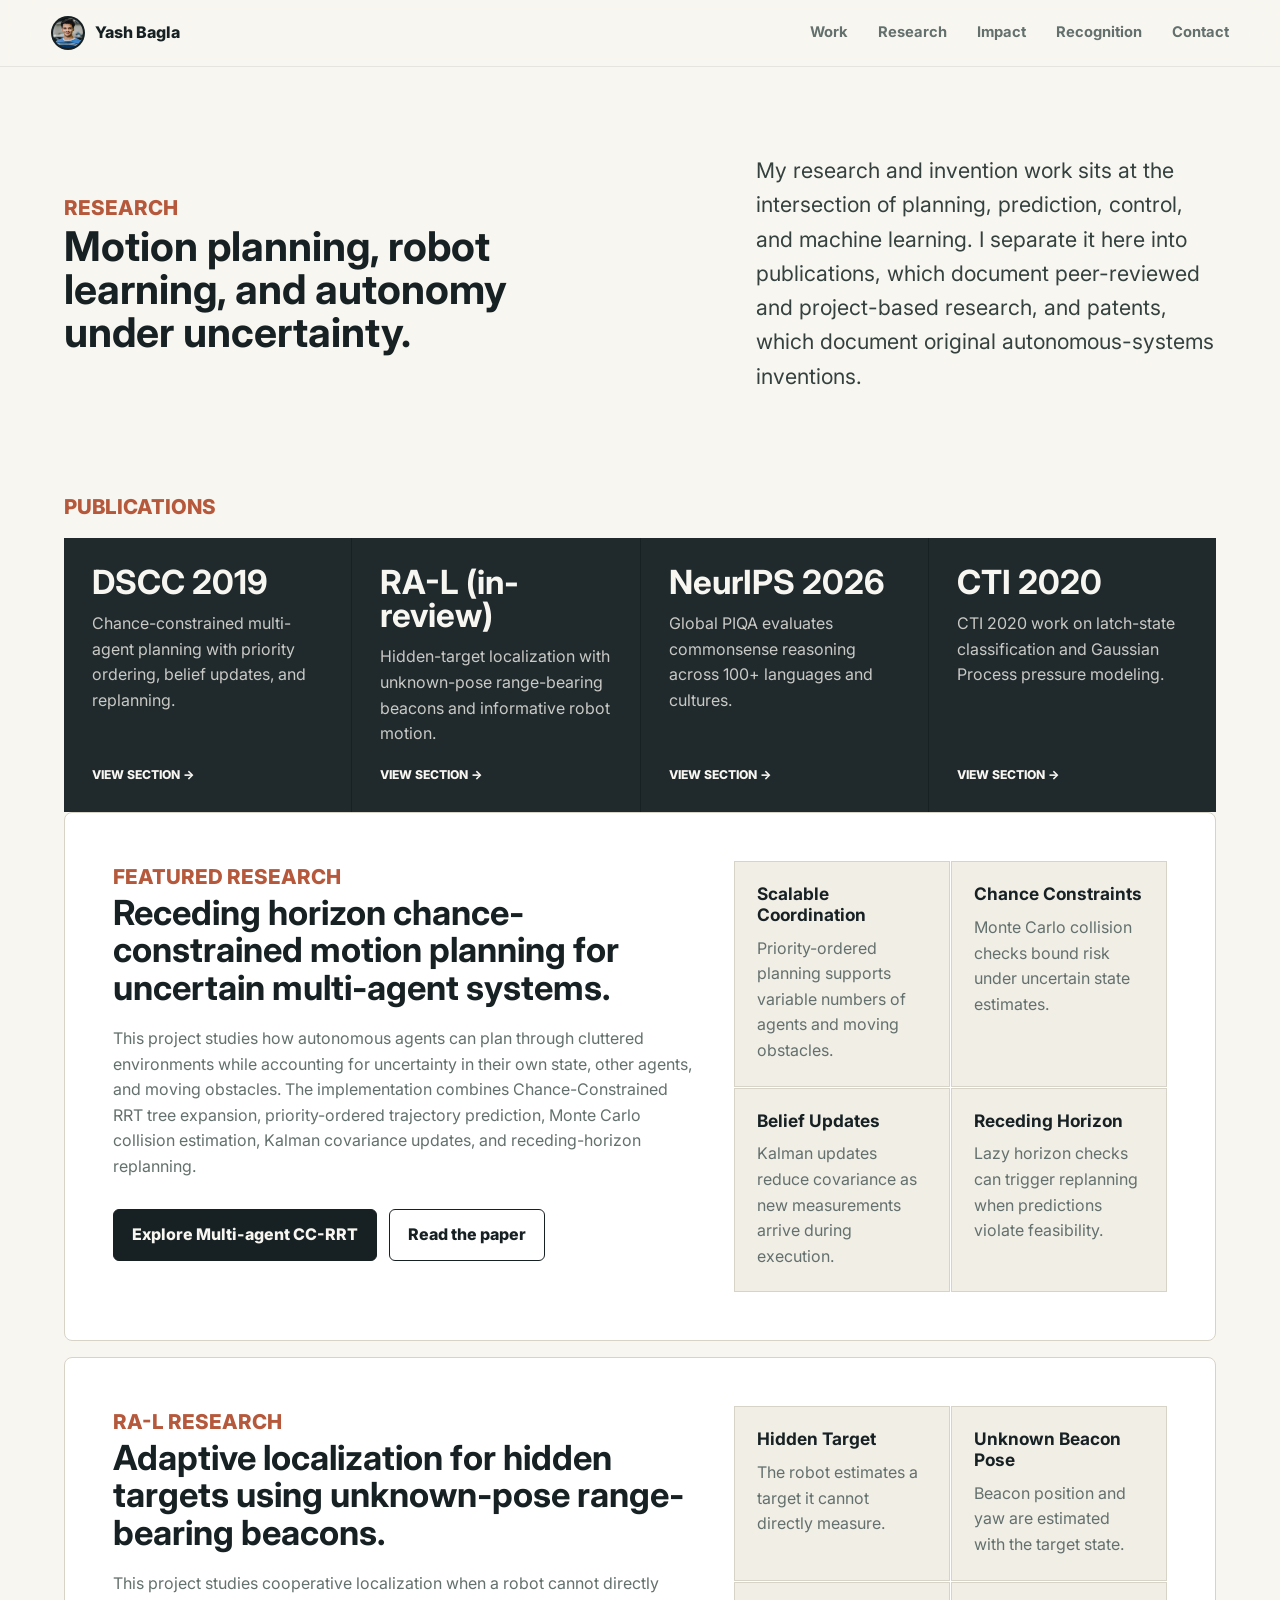
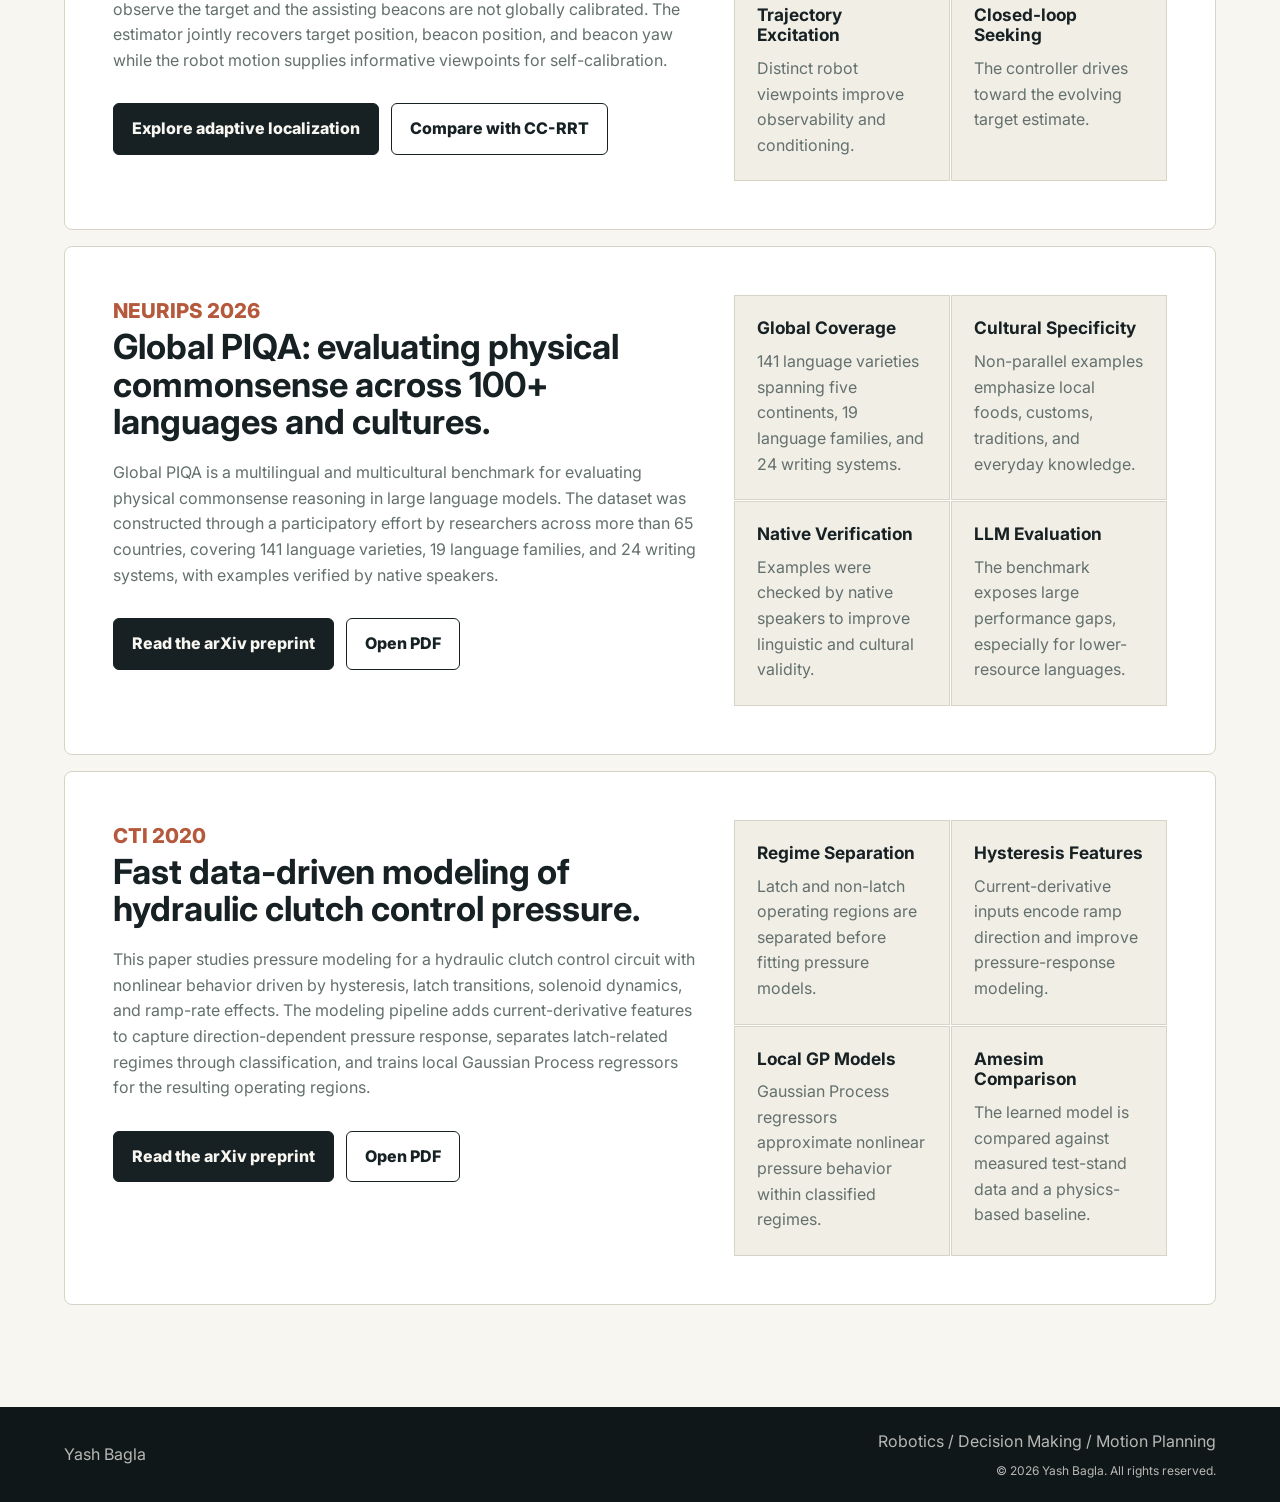
==== commit e36fb21e: "Update research pages with back-to-top links and publication content" ====
--- a/research/index.html
+++ b/research/index.html
@@ -68,28 +68,33 @@
       </section>
 
       <section class="research-overview">
-        <article class="research-feature" id="publications">
-          <div>
-            <span class="tag">Publications</span>
-            <h2>Research projects with papers, simulations, and technical deep dives.</h2>
-            <p>
-              These projects cover multi-agent planning under uncertainty, hidden-target localization,
-              robot dynamics learning, and applied machine learning for engineering systems.
-            </p>
-          </div>
-          <div class="research-highlight-grid" aria-label="Publication highlights">
-            <div>
+        <article class="publication-nav-section" id="publications">
+          <span class="tag">Publications</span>
+          <div class="proof-band publication-nav-grid" aria-label="Publication highlights">
+            <a href="#multi-agent-ccrrt">
               <strong>DSCC 2019</strong>
-              <span>Receding-horizon chance-constrained planning for uncertain multi-agent systems.</span>
-            </div>
-            <div>
+              <span>Chance-constrained multi-agent planning with priority ordering, belief updates, and replanning.</span>
+              <em>View section</em>
+            </a>
+            <a href="#adaptive-localization">
+              <strong>RA-L (in-review)</strong>
+              <span>Hidden-target localization with unknown-pose range-bearing beacons and informative robot motion.</span>
+              <em>View section</em>
+            </a>
+            <a href="#global-piqa">
               <strong>NeurIPS 2026</strong>
-              <span>Global PIQA, submitted and under review.</span>
-            </div>
-          </div>
-        </article>
-
-        <article class="research-feature">
+              <span>Global PIQA evaluates commonsense reasoning across 100+ languages and cultures.</span>
+              <em>View section</em>
+            </a>
+            <a href="#hydraulic-clutch-modeling">
+              <strong>CTI 2020</strong>
+              <span>CTI 2020 work on latch-state classification and Gaussian Process pressure modeling.</span>
+              <em>View section</em>
+            </a>
+          </div>
+        </article>
+
+        <article class="research-feature" id="multi-agent-ccrrt">
           <div>
             <span class="tag">Featured Research</span>
             <h2>Receding horizon chance-constrained motion planning for uncertain multi-agent systems.</h2>
@@ -125,9 +130,9 @@
           </div>
         </article>
 
-        <article class="research-feature">
-          <div>
-            <span class="tag">Active Research</span>
+        <article class="research-feature" id="adaptive-localization">
+          <div>
+            <span class="tag">RA-L Research</span>
             <h2>Adaptive localization for hidden targets using unknown-pose range-bearing beacons.</h2>
             <p>
               This project studies cooperative localization when a robot cannot directly observe the
@@ -160,32 +165,78 @@
           </div>
         </article>
 
-        <div class="research-card-grid">
-          <article class="research-card">
-            <span class="tag">Robot Control</span>
-            <h3>Gaussian process regression for nonlinear robot dynamics</h3>
-            <p>
-              Local learning methods for approximating nonlinear dynamics and improving model-based
-              torque control on a seven-degree-of-freedom robot.
-            </p>
-          </article>
-          <article class="research-card">
-            <span class="tag">Localization</span>
-            <h3>Adaptive station keeping with unknown beacon positions</h3>
-            <p>
-              Range and bearing measurements combined with adaptive least squares estimation for
-              localization, tracking, and target approach.
-            </p>
-          </article>
-          <article class="research-card">
-            <span class="tag">Applied ML</span>
-            <h3>Data-driven modeling for mechanical and hydraulic systems</h3>
-            <p>
-              Machine learning methods for faster engineering analysis, hydraulic correlation, and
-              gearbox prognostics in applied drivetrain workflows.
-            </p>
-          </article>
-        </div>
+        <article class="research-feature" id="global-piqa">
+          <div>
+            <span class="tag">NeurIPS 2026</span>
+            <h2>Global PIQA: evaluating physical commonsense across 100+ languages and cultures.</h2>
+            <p>
+              Global PIQA is a multilingual and multicultural benchmark for evaluating physical
+              commonsense reasoning in large language models. The dataset was constructed through a
+              participatory effort by researchers across more than 65 countries, covering 141
+              language varieties, 19 language families, and 24 writing systems, with examples
+              verified by native speakers.
+            </p>
+            <div class="hero-actions">
+              <a class="button primary" href="https://arxiv.org/abs/2510.24081">Read the arXiv preprint</a>
+              <a class="button secondary" href="https://arxiv.org/pdf/2510.24081">Open PDF</a>
+            </div>
+          </div>
+          <div class="research-highlight-grid" aria-label="Global PIQA technical highlights">
+            <div>
+              <strong>Global Coverage</strong>
+              <span>141 language varieties spanning five continents, 19 language families, and 24 writing systems.</span>
+            </div>
+            <div>
+              <strong>Cultural Specificity</strong>
+              <span>Non-parallel examples emphasize local foods, customs, traditions, and everyday knowledge.</span>
+            </div>
+            <div>
+              <strong>Native Verification</strong>
+              <span>Examples were checked by native speakers to improve linguistic and cultural validity.</span>
+            </div>
+            <div>
+              <strong>LLM Evaluation</strong>
+              <span>The benchmark exposes large performance gaps, especially for lower-resource languages.</span>
+            </div>
+          </div>
+        </article>
+
+        <article class="research-feature" id="hydraulic-clutch-modeling">
+          <div>
+            <span class="tag">CTI 2020</span>
+            <h2>Fast data-driven modeling of hydraulic clutch control pressure.</h2>
+            <p>
+              This paper studies pressure modeling for a hydraulic clutch control circuit with
+              nonlinear behavior driven by hysteresis, latch transitions, solenoid dynamics, and
+              ramp-rate effects. The modeling pipeline adds current-derivative features to capture
+              direction-dependent pressure response, separates latch-related regimes through
+              classification, and trains local Gaussian Process regressors for the resulting
+              operating regions.
+            </p>
+            <div class="hero-actions">
+              <a class="button primary" href="https://arxiv.org/abs/2607.10477">Read the arXiv preprint</a>
+              <a class="button secondary" href="https://arxiv.org/pdf/2607.10477">Open PDF</a>
+            </div>
+          </div>
+          <div class="research-highlight-grid" aria-label="Hydraulic clutch pressure modeling technical highlights">
+            <div>
+              <strong>Regime Separation</strong>
+              <span>Latch and non-latch operating regions are separated before fitting pressure models.</span>
+            </div>
+            <div>
+              <strong>Hysteresis Features</strong>
+              <span>Current-derivative inputs encode ramp direction and improve pressure-response modeling.</span>
+            </div>
+            <div>
+              <strong>Local GP Models</strong>
+              <span>Gaussian Process regressors approximate nonlinear pressure behavior within classified regimes.</span>
+            </div>
+            <div>
+              <strong>Amesim Comparison</strong>
+              <span>The learned model is compared against measured test-stand data and a physics-based baseline.</span>
+            </div>
+          </div>
+        </article>
       </section>
     </main>
 
@@ -196,6 +247,13 @@
         <span class="footer-copy">© 2026 Yash Bagla. All rights reserved.</span>
       </div>
     </footer>
+
+    <a href="#top" class="back-to-top" aria-label="Back to top">
+      <svg viewBox="0 0 24 24" width="22" height="22" aria-hidden="true">
+        <path d="M12 5.5 5.5 12l1.4 1.4L11 9.3V18h2V9.3l4.1 4.1 1.4-1.4L12 5.5Z" fill="currentColor" />
+      </svg>
+    </a>
+
     <script src="../nav.js"></script>
   </body>
 </html>
--- a/styles.css
+++ b/styles.css
@@ -577,6 +577,10 @@
   padding: clamp(28px, 4vw, 48px);
 }
 
+.research-feature[id] {
+  scroll-margin-top: 96px;
+}
+
 .research-feature p,
 .research-card p,
 .research-detail-grid p,
@@ -600,11 +604,14 @@
   grid-template-columns: repeat(2, 1fr);
 }
 
-.research-highlight-grid div {
+.research-highlight-grid div,
+.research-highlight-grid a {
   background: #f1eee6;
   border: 1px solid var(--line);
+  color: inherit;
   min-height: 150px;
   padding: 22px;
+  text-decoration: none;
 }
 
 .research-highlight-grid strong {
@@ -612,6 +619,62 @@
   font-size: 1.08rem;
   line-height: 1.2;
   margin-bottom: 10px;
+}
+
+.research-highlight-grid a:hover,
+.research-highlight-grid a:focus-visible {
+  background: #e8e2d4;
+  outline: 2px solid var(--text);
+  outline-offset: -2px;
+}
+
+.publication-nav-section .tag {
+  display: block;
+  margin-bottom: 14px;
+}
+
+.publication-nav-grid a {
+  background: rgba(255, 255, 255, 0.04);
+  color: var(--paper);
+  cursor: pointer;
+  display: flex;
+  flex-direction: column;
+  min-height: 150px;
+  padding: 28px;
+  text-decoration: none;
+}
+
+.publication-nav-grid a:hover,
+.publication-nav-grid a:focus-visible {
+  background: rgba(255, 255, 255, 0.1);
+  outline: 2px solid var(--paper);
+  outline-offset: -2px;
+}
+
+.publication-nav-grid strong {
+  color: var(--paper);
+  font-size: clamp(1.55rem, 2.6vw, 2.55rem);
+  line-height: 1;
+  margin-bottom: 12px;
+}
+
+.publication-nav-grid span {
+  color: rgba(248, 246, 240, 0.78);
+  max-width: 270px;
+}
+
+.publication-nav-grid em {
+  color: var(--paper);
+  font-size: 0.76rem;
+  font-style: normal;
+  font-weight: 800;
+  margin-top: auto;
+  padding-top: 18px;
+  text-transform: uppercase;
+}
+
+.publication-nav-grid em::after {
+  content: " ->";
 }
 
 .research-highlight-grid span {
@@ -1003,6 +1066,10 @@
   .research-detail-grid {
     grid-template-columns: repeat(2, 1fr);
   }
+
+  .publication-nav-section .publication-nav-grid {
+    grid-template-columns: repeat(2, 1fr);
+  }
 }
 
 @media (max-width: 700px) {
